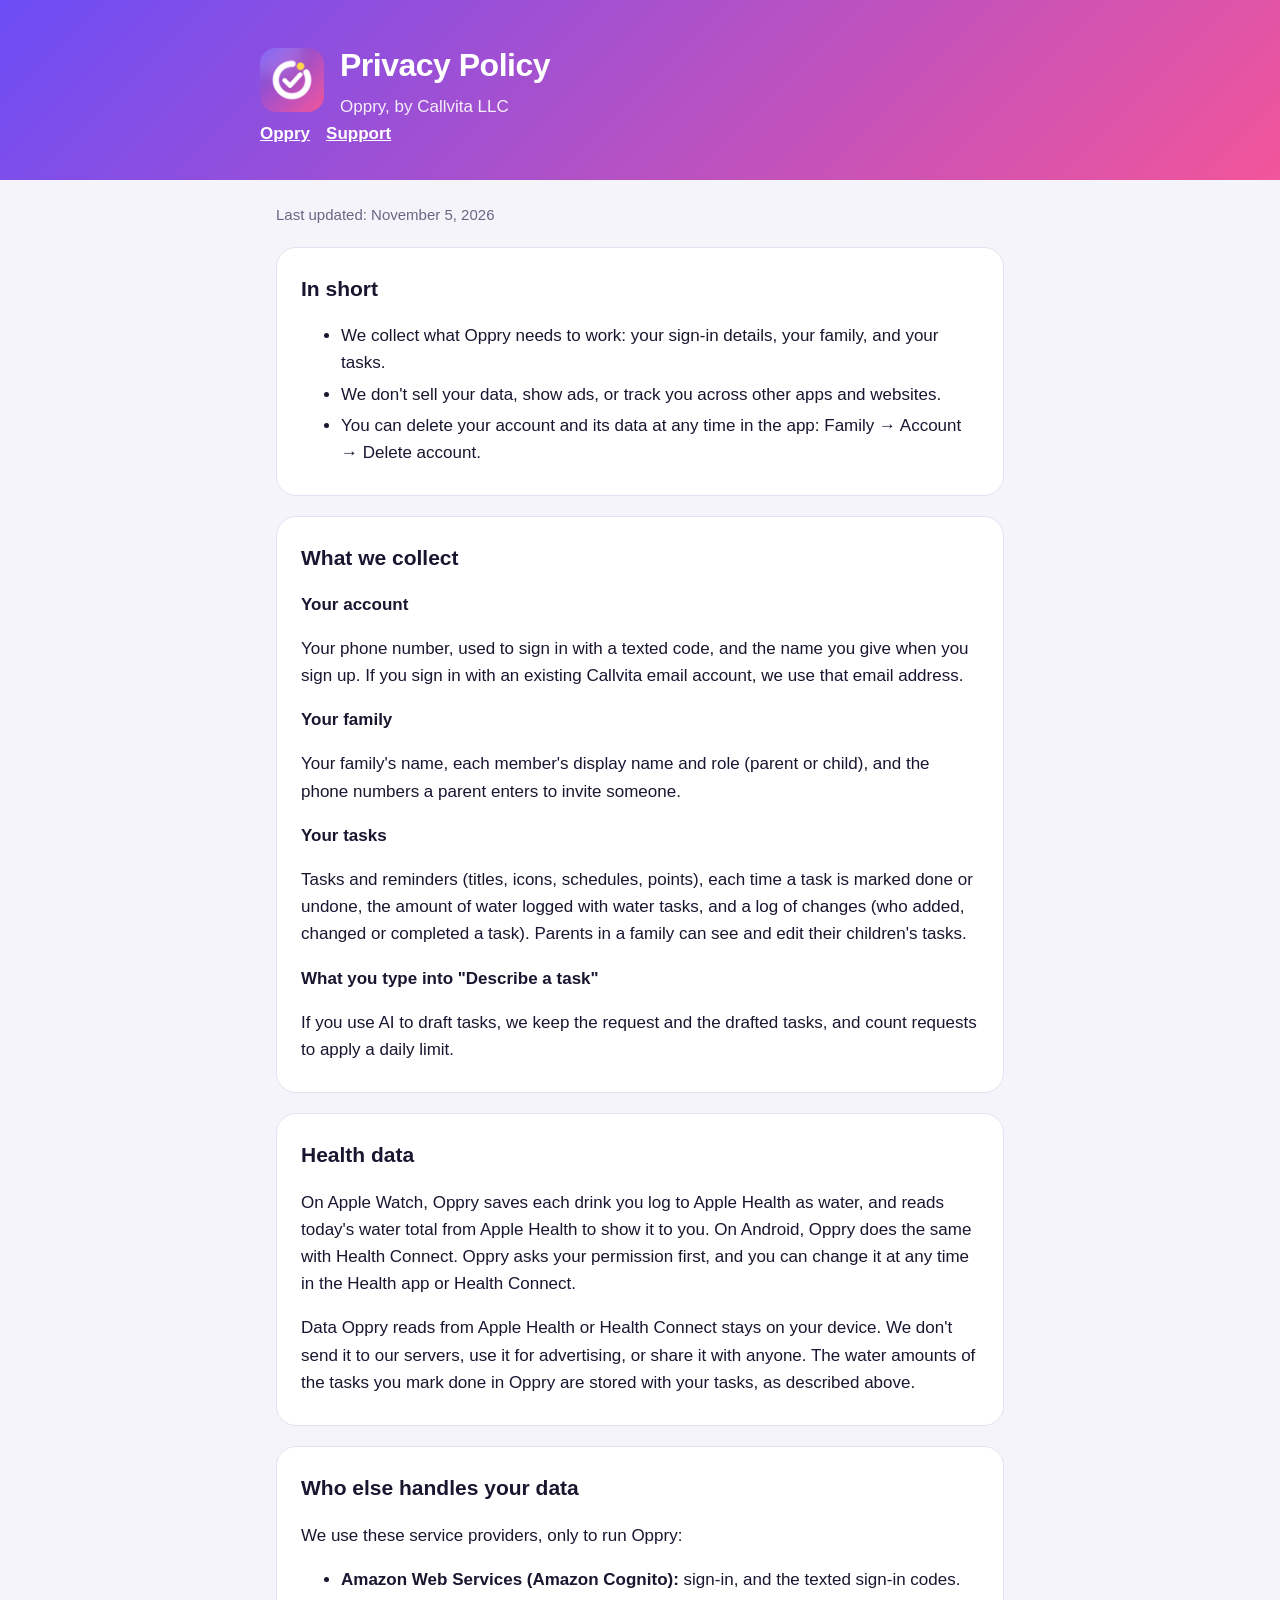
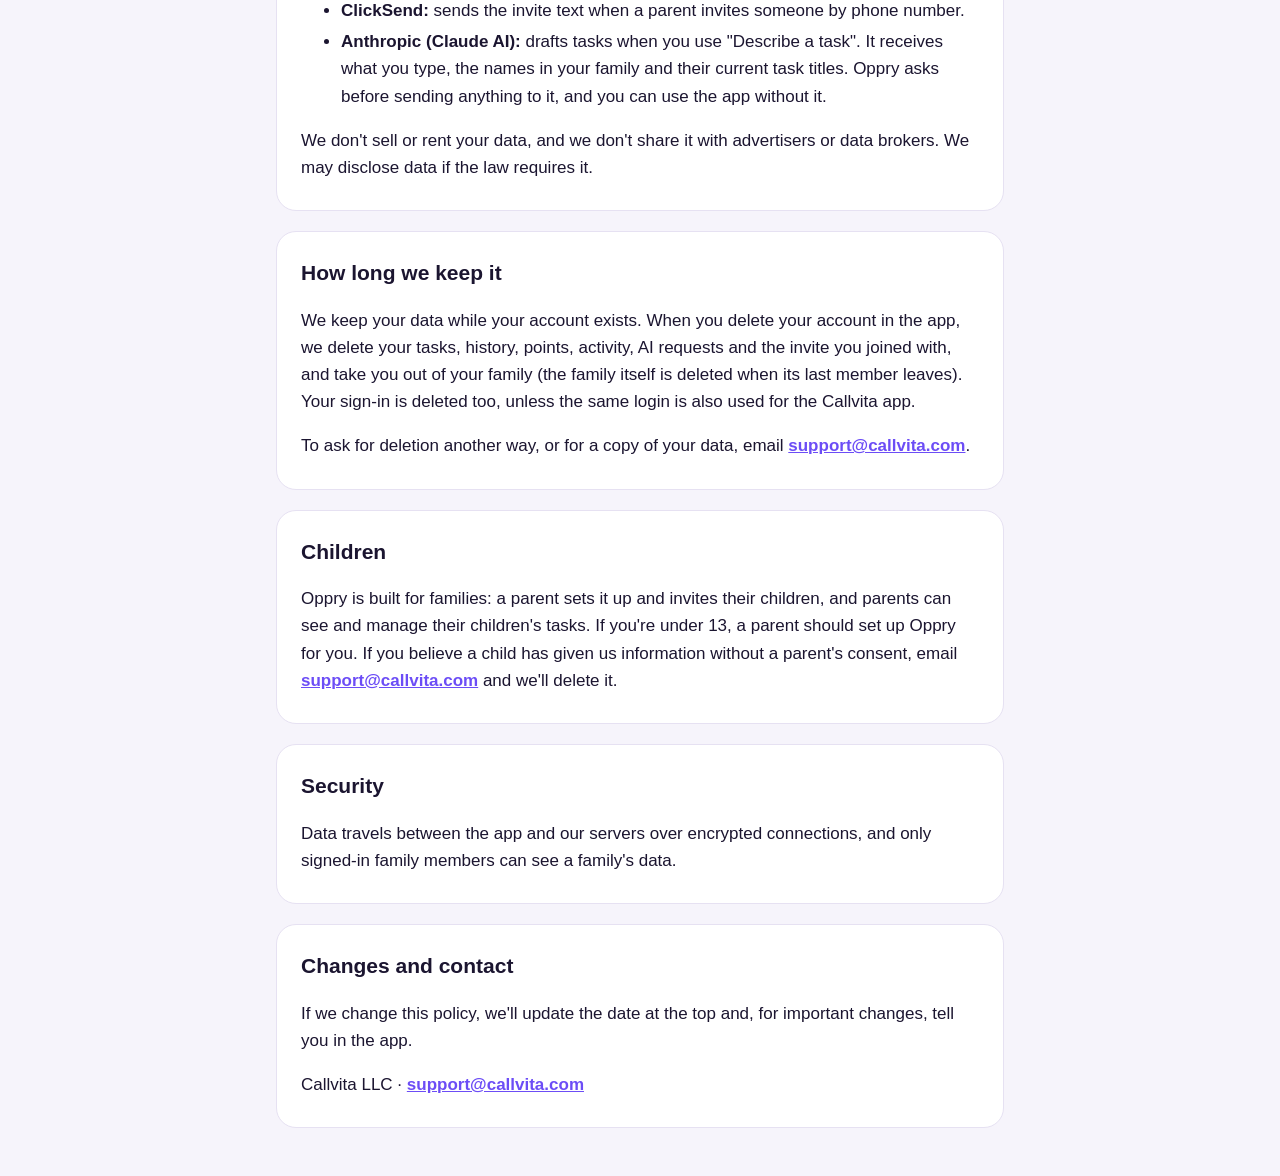
==== privacy.html @ 0e5347a7 "Oppry website: home, privacy policy and support pages Co-Authored-By: Claude Opus 5.5 <noreply@anthr" ====
<!doctype html>
<html lang="en">
<head>
<meta charset="utf-8">
<meta name="viewport" content="width=device-width, initial-scale=1">
<title>Oppry Privacy Policy</title>
<link rel="stylesheet" href="style.css">
</head>
<body>
<header>
  <div class="wrap">
    <img src="icon.png" alt="">
    <div>
      <h1>Privacy Policy</h1>
      <p>Oppry, by Callvita LLC</p>
    </div>
  </div>
  <nav class="wrap"><a href="./">Oppry</a><a href="support.html">Support</a></nav>
</header>
<main class="wrap">
<p class="muted">Last updated: November 5, 2026</p>

<section>
<h2>In short</h2>
<ul>
  <li>We collect what Oppry needs to work: your sign-in details, your family, and your tasks.</li>
  <li>We don't sell your data, show ads, or track you across other apps and websites.</li>
  <li>You can delete your account and its data at any time in the app: Family → Account → Delete account.</li>
</ul>
</section>

<section>
<h2>What we collect</h2>
<h3>Your account</h3>
<p>Your phone number, used to sign in with a texted code, and the name you give when you sign up. If you sign in with an existing Callvita email account, we use that email address.</p>
<h3>Your family</h3>
<p>Your family's name, each member's display name and role (parent or child), and the phone numbers a parent enters to invite someone.</p>
<h3>Your tasks</h3>
<p>Tasks and reminders (titles, icons, schedules, points), each time a task is marked done or undone, the amount of water logged with water tasks, and a log of changes (who added, changed or completed a task). Parents in a family can see and edit their children's tasks.</p>
<h3>What you type into "Describe a task"</h3>
<p>If you use AI to draft tasks, we keep the request and the drafted tasks, and count requests to apply a daily limit.</p>
</section>

<section>
<h2>Health data</h2>
<p>On Apple Watch, Oppry saves each drink you log to Apple Health as water, and reads today's water total from Apple Health to show it to you. On Android, Oppry does the same with Health Connect. Oppry asks your permission first, and you can change it at any time in the Health app or Health Connect.</p>
<p>Data Oppry reads from Apple Health or Health Connect stays on your device. We don't send it to our servers, use it for advertising, or share it with anyone. The water amounts of the tasks you mark done in Oppry are stored with your tasks, as described above.</p>
</section>

<section>
<h2>Who else handles your data</h2>
<p>We use these service providers, only to run Oppry:</p>
<ul>
  <li><strong>Amazon Web Services (Amazon Cognito):</strong> sign-in, and the texted sign-in codes.</li>
  <li><strong>ClickSend:</strong> sends the invite text when a parent invites someone by phone number.</li>
  <li><strong>Anthropic (Claude AI):</strong> drafts tasks when you use "Describe a task". It receives what you type, the names in your family and their current task titles. Oppry asks before sending anything to it, and you can use the app without it.</li>
</ul>
<p>We don't sell or rent your data, and we don't share it with advertisers or data brokers. We may disclose data if the law requires it.</p>
</section>

<section>
<h2>How long we keep it</h2>
<p>We keep your data while your account exists. When you delete your account in the app, we delete your tasks, history, points, activity, AI requests and the invite you joined with, and take you out of your family (the family itself is deleted when its last member leaves). Your sign-in is deleted too, unless the same login is also used for the Callvita app.</p>
<p>To ask for deletion another way, or for a copy of your data, email <a href="mailto:support@callvita.com">support@callvita.com</a>.</p>
</section>

<section>
<h2>Children</h2>
<p>Oppry is built for families: a parent sets it up and invites their children, and parents can see and manage their children's tasks. If you're under 13, a parent should set up Oppry for you. If you believe a child has given us information without a parent's consent, email <a href="mailto:support@callvita.com">support@callvita.com</a> and we'll delete it.</p>
</section>

<section>
<h2>Security</h2>
<p>Data travels between the app and our servers over encrypted connections, and only signed-in family members can see a family's data.</p>
</section>

<section>
<h2>Changes and contact</h2>
<p>If we change this policy, we'll update the date at the top and, for important changes, tell you in the app.</p>
<p>Callvita LLC · <a href="mailto:support@callvita.com">support@callvita.com</a></p>
</section>
</main>
</body>
</html>
---- style.css ----
:root {
  --bg: #f6f4fb;
  --surface: #ffffff;
  --text: #1b1530;
  --muted: #6b6584;
  --primary: #6c4df6;
  --pink: #f2559a;
  --border: #e6e1f2;
}
@media (prefers-color-scheme: dark) {
  :root {
    --bg: #0f0c1a;
    --surface: #1a1628;
    --text: #f3f0ff;
    --muted: #a39cbf;
    --primary: #8b7fff;
    --pink: #e0478c;
    --border: #2e2843;
  }
}
* { box-sizing: border-box; }
body {
  margin: 0;
  background: var(--bg);
  color: var(--text);
  font: 17px/1.6 -apple-system, BlinkMacSystemFont, "Segoe UI", Roboto, sans-serif;
}
header {
  background: linear-gradient(135deg, #6c4df6, #f2559a);
  color: #fff;
  padding: 40px 16px 32px;
}
header .wrap { display: flex; align-items: center; gap: 16px; }
header img { width: 64px; height: 64px; border-radius: 16px; }
header h1 { margin: 0; font-size: 32px; letter-spacing: -0.5px; }
header p { margin: 2px 0 0; opacity: 0.9; }
.wrap { max-width: 760px; margin: 0 auto; }
main { padding: 8px 16px 48px; }
section {
  background: var(--surface);
  border: 1px solid var(--border);
  border-radius: 20px;
  padding: 4px 24px 12px;
  margin-top: 20px;
}
h2 { font-size: 21px; margin: 20px 0 6px; }
h3 { font-size: 17px; margin: 16px 0 4px; }
a { color: var(--primary); font-weight: 600; }
.muted { color: var(--muted); font-size: 15px; }
nav { margin-top: 16px; display: flex; gap: 16px; flex-wrap: wrap; }
nav a { color: #fff; }
li { margin: 4px 0; }
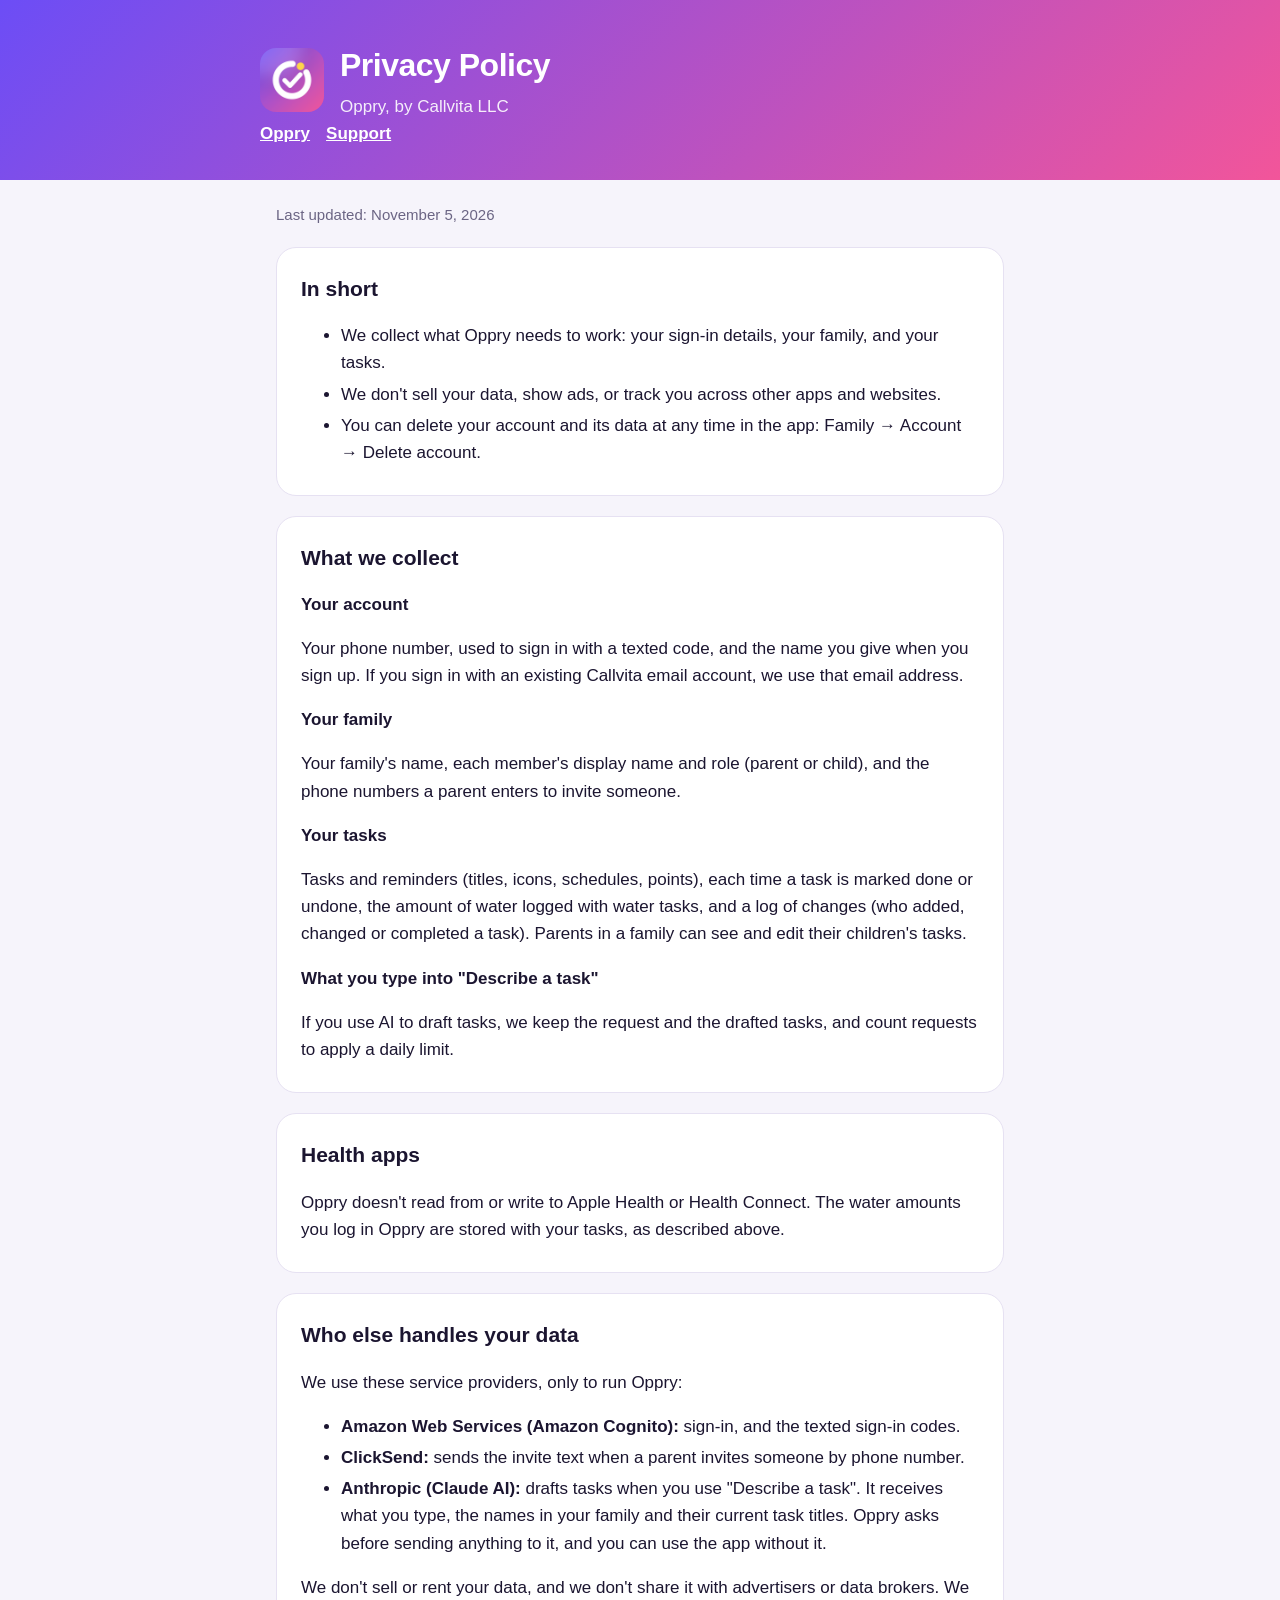
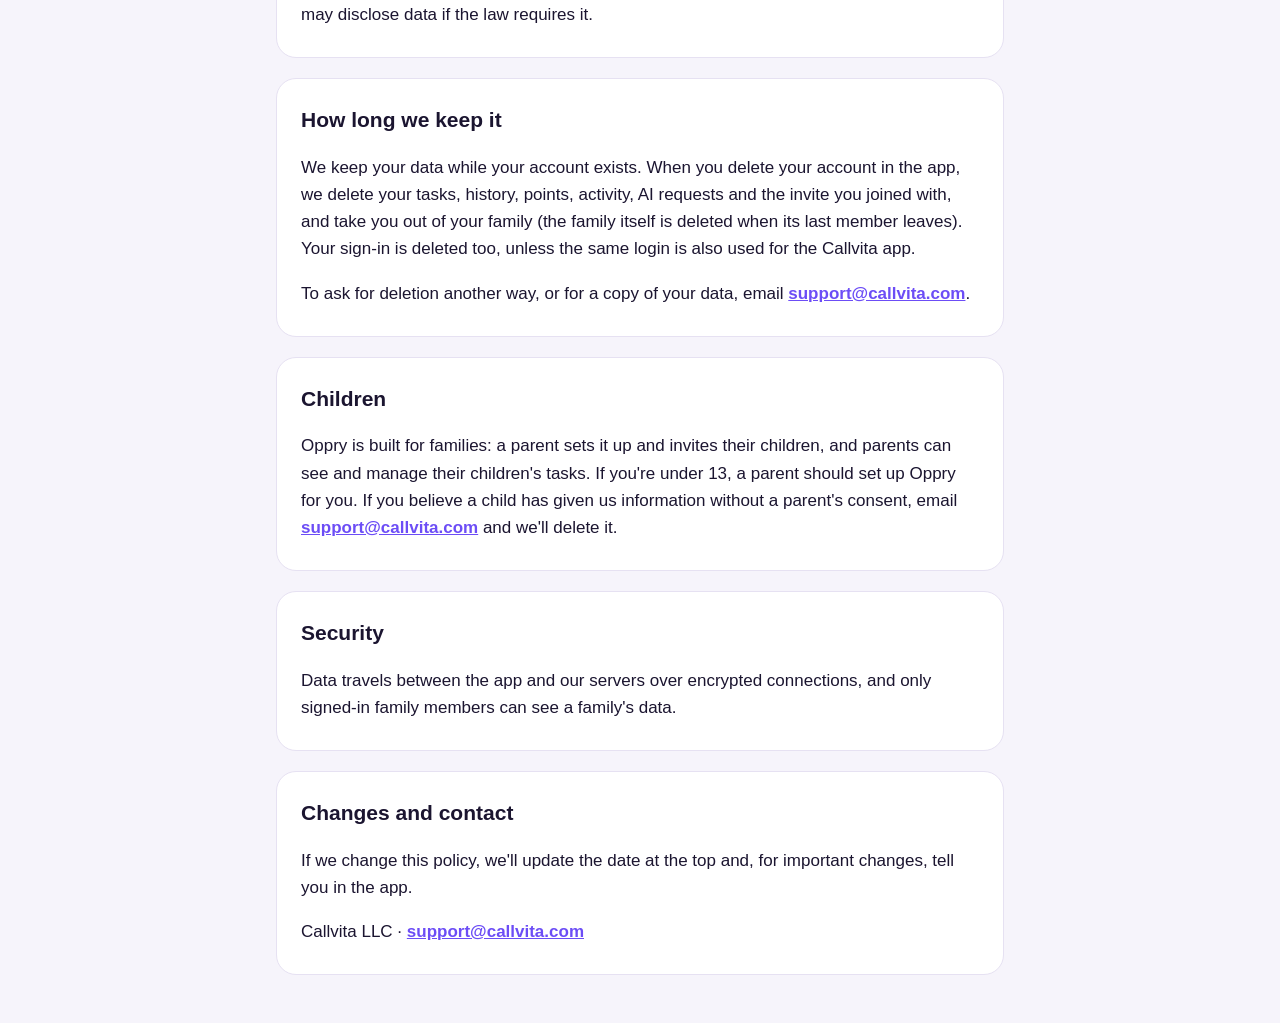
==== commit a739cdc5: "Oppry no longer uses Apple Health or Health Connect Co-Authored-By: Claude Opus 5.5 <noreply@anthrop" ====
--- a/privacy.html
+++ b/privacy.html
@@ -42,9 +42,8 @@
 </section>
 
 <section>
-<h2>Health data</h2>
-<p>On Apple Watch, Oppry saves each drink you log to Apple Health as water, and reads today's water total from Apple Health to show it to you. On Android, Oppry does the same with Health Connect. Oppry asks your permission first, and you can change it at any time in the Health app or Health Connect.</p>
-<p>Data Oppry reads from Apple Health or Health Connect stays on your device. We don't send it to our servers, use it for advertising, or share it with anyone. The water amounts of the tasks you mark done in Oppry are stored with your tasks, as described above.</p>
+<h2>Health apps</h2>
+<p>Oppry doesn't read from or write to Apple Health or Health Connect. The water amounts you log in Oppry are stored with your tasks, as described above.</p>
 </section>
 
 <section>
